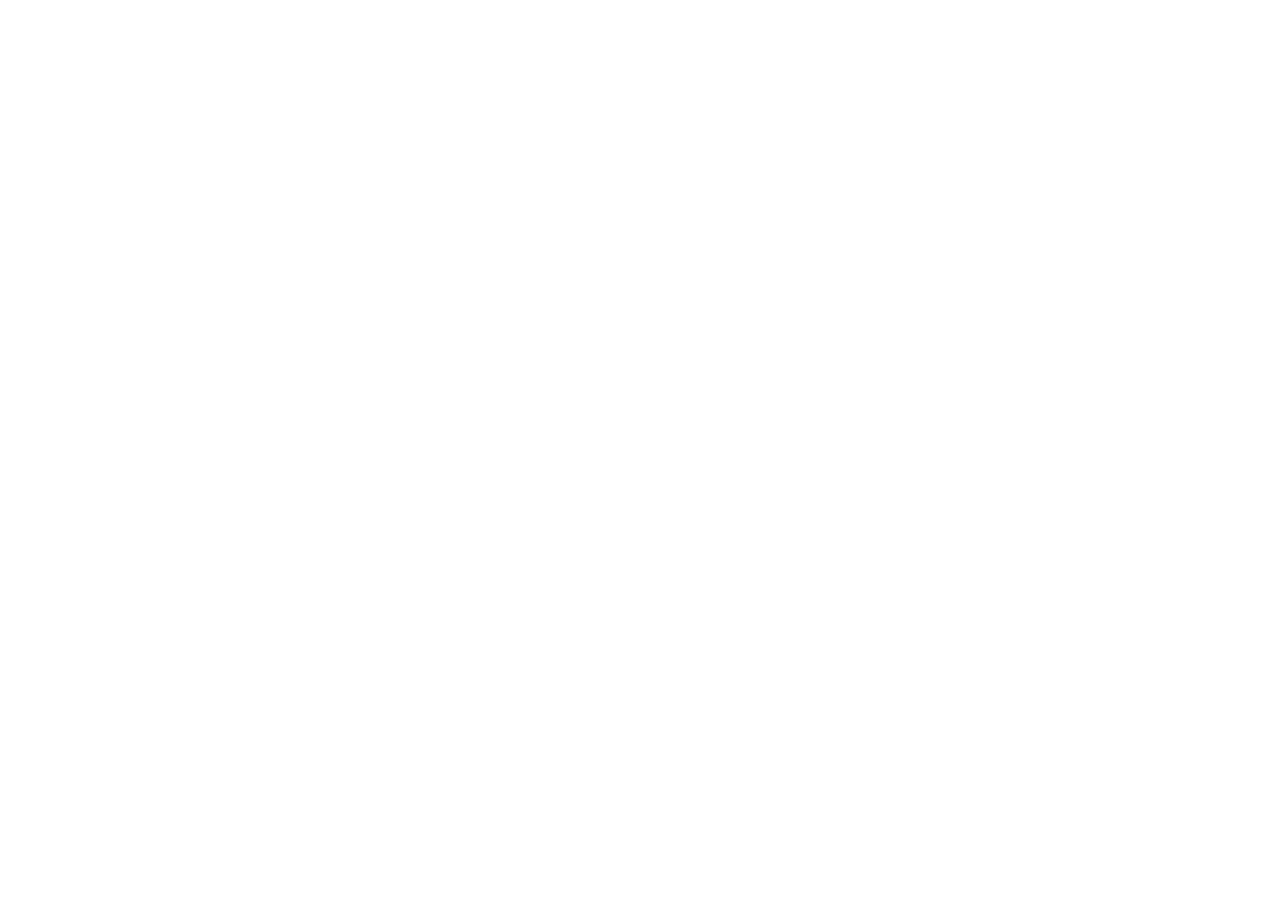
==== FrontEnd/login.html @ 192699eb "Mise en place de la base html" ====
<!DOCTYPE html>
<html lang="fr">
<head>
    <meta charset="UTF-8">
    <meta name="viewport" content="width=device-width, initial-scale=1.0">
    <title>Sophie Bluel - Architecte d'intérieur - login</title>
    <link rel="preconnect" href="https://fonts.googleapis.com">
	<link rel="preconnect" href="https://fonts.gstatic.com" crossorigin>
	<link href="https://fonts.googleapis.com/css2?family=Syne:wght@700;800&family=Work+Sans&display=swap" rel="stylesheet">
	<meta name="description" content="">
	<link rel="stylesheet" href="./assets/style.css">
	<script type="module" src="script.js"></script>
</head>
<body>
    
</body>
</html>
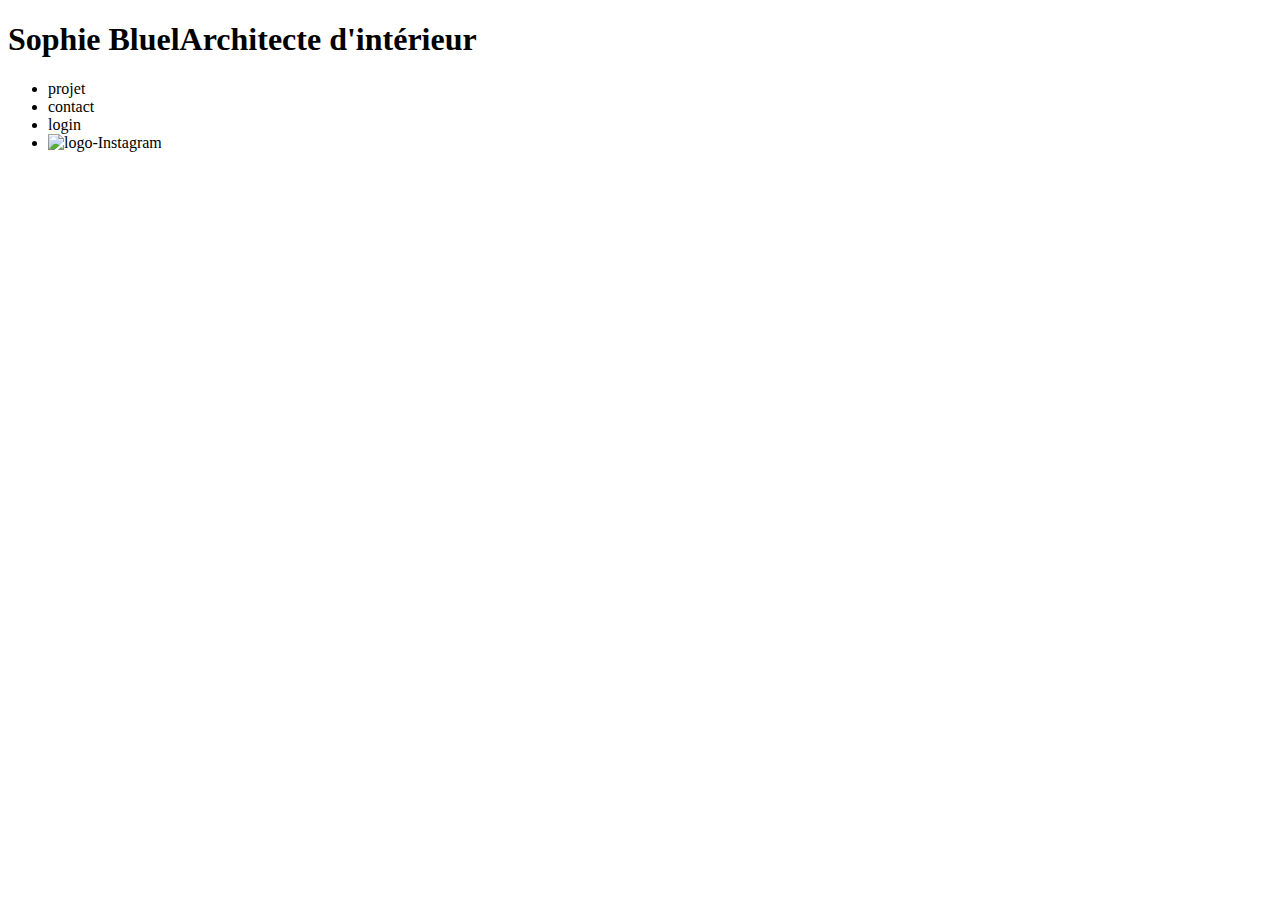
==== commit adefcf8a: "Modification des liens scripts" ====
--- a/FrontEnd/login.html
+++ b/FrontEnd/login.html
@@ -9,7 +9,7 @@
 	<link href="https://fonts.googleapis.com/css2?family=Syne:wght@700;800&family=Work+Sans&display=swap" rel="stylesheet">
 	<meta name="description" content="">
 	<link rel="stylesheet" href="./assets/style.css">
-	<script type="module" src="script.js"></script>
+    <script type="module" src="login.js"></script>
 </head>
 <body>
     
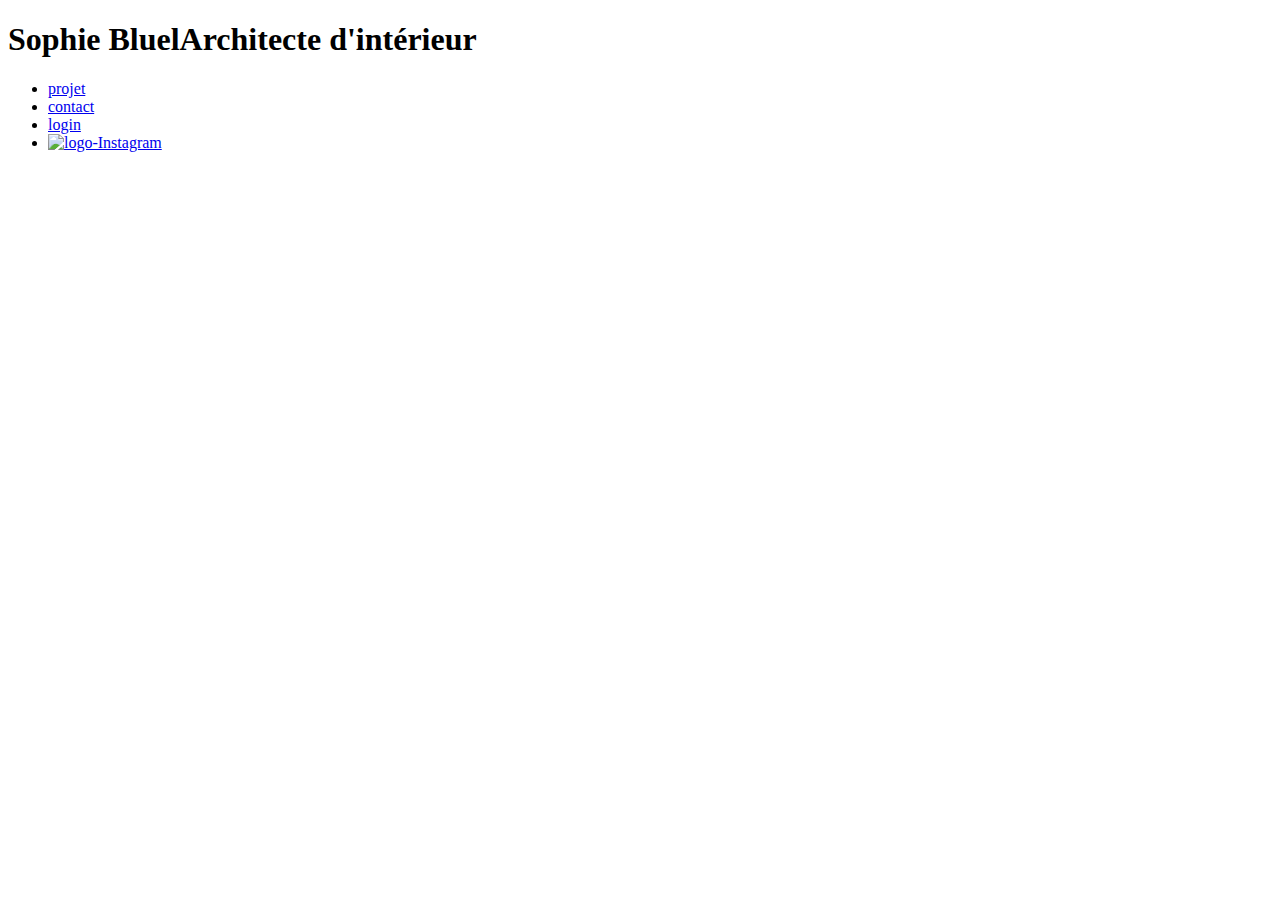
==== commit 5b439faa: "2eme version title head" ====
--- a/FrontEnd/login.html
+++ b/FrontEnd/login.html
@@ -3,7 +3,7 @@
 <head>
     <meta charset="UTF-8">
     <meta name="viewport" content="width=device-width, initial-scale=1.0">
-    <title>Sophie Bluel - Architecte d'intérieur - login</title>
+    <title>Log In - Sophie Bluel - Architecte d'intérieur</title>
     <link rel="preconnect" href="https://fonts.googleapis.com">
 	<link rel="preconnect" href="https://fonts.gstatic.com" crossorigin>
 	<link href="https://fonts.googleapis.com/css2?family=Syne:wght@700;800&family=Work+Sans&display=swap" rel="stylesheet">
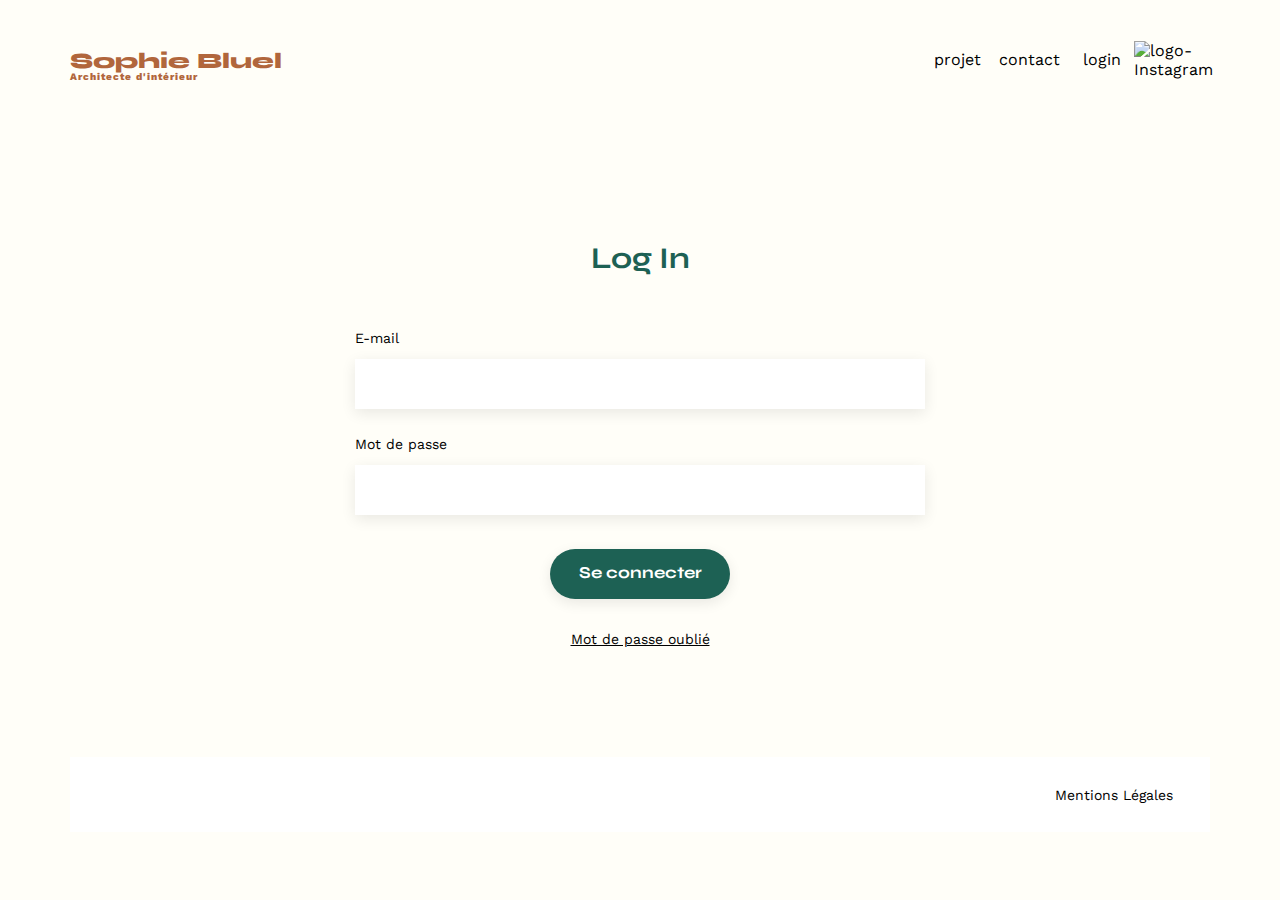
==== commit b3173b26: "liaison avec login.css" ====
--- a/FrontEnd/login.html
+++ b/FrontEnd/login.html
@@ -8,7 +8,7 @@
 	<link rel="preconnect" href="https://fonts.gstatic.com" crossorigin>
 	<link href="https://fonts.googleapis.com/css2?family=Syne:wght@700;800&family=Work+Sans&display=swap" rel="stylesheet">
 	<meta name="description" content="">
-	<link rel="stylesheet" href="./assets/style.css">
+	<link rel="stylesheet" href="./assets/login.css">
     <script type="module" src="login.js"></script>
 </head>
 <body>
--- a/FrontEnd/assets/login.css
+++ b/FrontEnd/assets/login.css
@@ -0,0 +1,151 @@
+/* http://meyerweb.com/eric/tools/css/reset/
+   v2.0 | 20110126
+   License: none (public domain)
+*/
+
+*{
+	margin: 0;
+	padding: 0;
+	border: 0;
+	font: inherit;
+	vertical-align: baseline;
+}
+body {
+    display: flex;
+    flex-direction: column;
+    justify-content: space-between;
+	background: #FFFEF8;
+	line-height: 1;
+    width: 90rem;
+    height: 52rem;
+    max-width: 1140px;
+	margin:auto;
+	font-family: 'Work Sans' ;
+	font-size: 14px;
+}
+ol, ul {
+	list-style: none;
+}
+blockquote, q {
+	quotes: none;
+}
+blockquote:before, blockquote:after,
+q:before, q:after {
+	content: '';
+	content: none;
+}
+
+header {
+	display: flex;
+	justify-content: space-between;
+	margin: 50px 0
+}
+nav ul {
+	display: flex;
+	align-items: center;
+	list-style-type: none;
+
+}
+nav li {
+	display: flex;
+	width: 3.4375rem;
+	height: 1.1875rem;
+	padding: 0rem 0.5625rem 0rem 0.5rem;
+	justify-content: center;
+	align-items: center;
+}
+
+nav a{
+	color: #000;
+	font-family: "Work Sans";
+	font-size: 1rem;
+	line-height: normal;
+	text-decoration: none;
+}
+
+nav img{
+	width: 1.375rem;
+	height: 1.375rem;
+}
+
+nav a:hover {
+	font-weight: bold;
+}
+h1{
+	display: flex;
+	flex-direction: column;
+	font-family: 'Syne';
+	font-size: 22px;
+	font-weight: 800;
+	color: #B1663C
+}
+
+h1 > span {
+	font-family: 'Work Sans';
+	font-size:10px;
+	letter-spacing: 0.1em;
+;
+}
+
+h2{
+	font-family: 'Syne';
+	font-weight: 700;
+	font-size: 30px;
+	color: #1D6154
+}
+
+#login{
+	width: 50%;
+    margin: auto;
+}
+#login > *{
+	text-align: center;
+}
+#contact h2, #login h2{
+	margin-bottom: 20px;
+}
+
+#login form{
+	text-align: left;
+	margin-top:30px;
+	display: flex;
+	flex-direction: column;
+}
+
+#login input{
+	height: 50px;
+	font-size: 1.2em;
+	border: none;
+	box-shadow: 0px 4px 14px rgba(0, 0, 0, 0.09);
+}
+
+#login label{
+	margin: 2em 0 1em 0;
+}
+
+input[type="submit"]{
+	font-family: 'Syne';
+	font-weight: 700;
+	color: white;
+	background-color: #1D6154;
+	margin : 2em auto ;
+	width: 180px;
+	text-align: center;
+	border-radius: 60px ;
+}
+
+#login a{
+	text-align: center;
+	color: black;
+}
+
+footer{
+	background-color: white;
+    padding: 0;
+}
+footer nav ul li{
+	justify-content: flex-end;
+	margin: 2em;
+	width: 100%;
+}
+
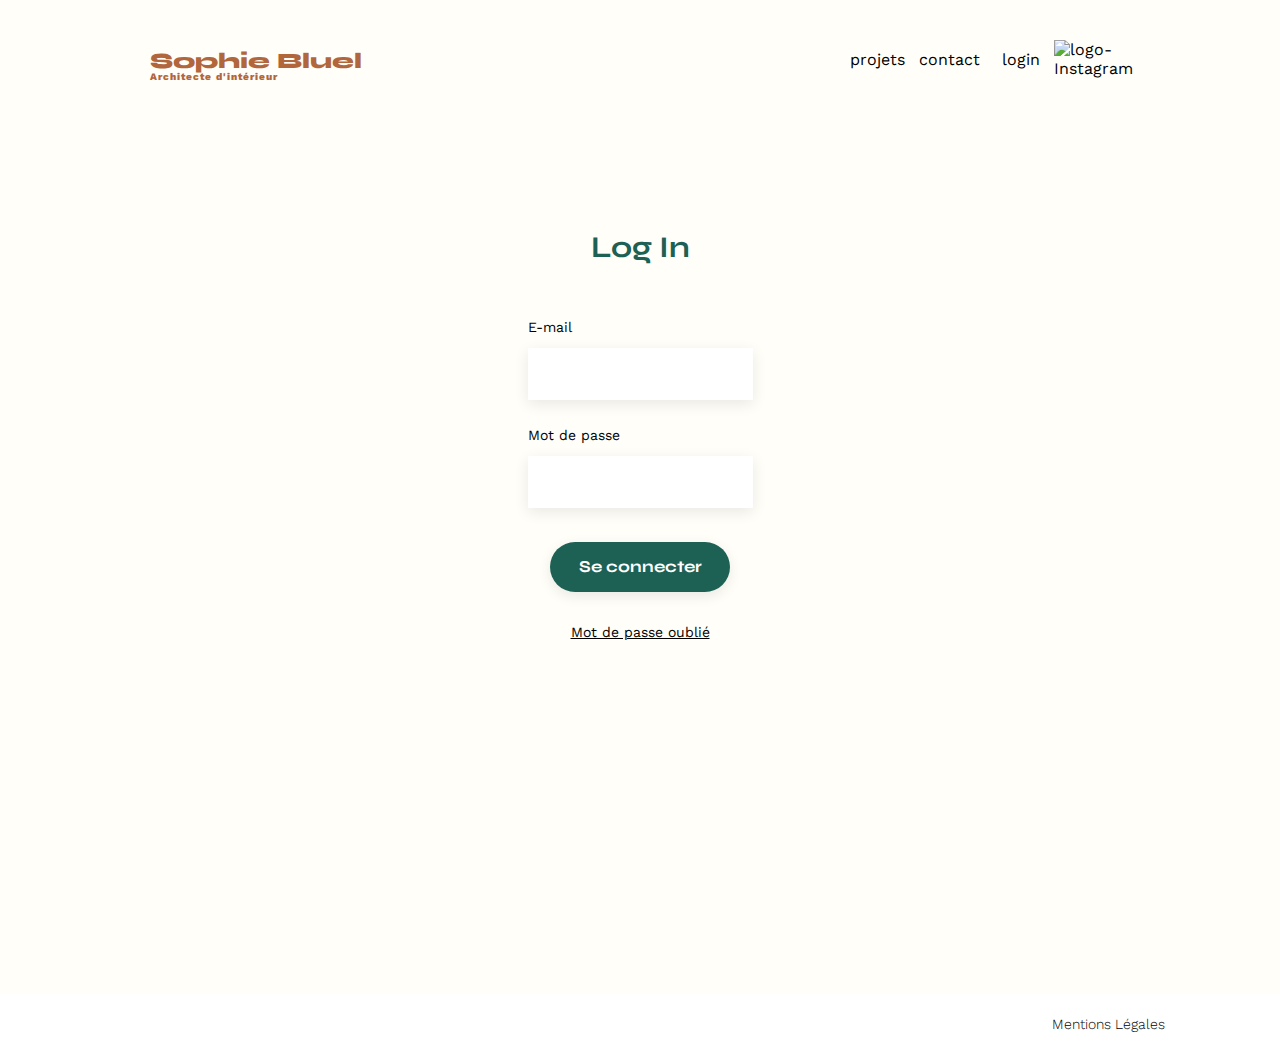
==== commit f63cd412: "Maj lien script login" ====
--- a/FrontEnd/login.html
+++ b/FrontEnd/login.html
@@ -9,7 +9,7 @@
 	<link href="https://fonts.googleapis.com/css2?family=Syne:wght@700;800&family=Work+Sans&display=swap" rel="stylesheet">
 	<meta name="description" content="">
 	<link rel="stylesheet" href="./assets/login.css">
-    <script type="module" src="login.js"></script>
+    <script type="module" src="scripts/login.js"></script>
 </head>
 <body>
     
--- a/FrontEnd/assets/login.css
+++ b/FrontEnd/assets/login.css
@@ -2,11 +2,23 @@
    v2.0 | 20110126
    License: none (public domain)
 */
-
-*{
+html, body, div, span, applet, object, iframe,
+h1, h2, h3, h4, h5, h6, p, blockquote, pre,
+a, abbr, acronym, address, big, cite, code,
+del, dfn, em, img, ins, kbd, q, s, samp,
+small, strike, strong, sub, sup, tt, var,
+b, u, i, center,
+dl, dt, dd, ol, ul, li,
+fieldset, form, label, legend,
+table, caption, tbody, tfoot, thead, tr, th, td,
+article, aside, canvas, details, embed,
+figure, figcaption, footer, header, hgroup,
+menu, nav, output, ruby, section, summary,
+time, mark, audio, video {
 	margin: 0;
 	padding: 0;
 	border: 0;
+	font-size: 100%;
 	font: inherit;
 	vertical-align: baseline;
 }
@@ -16,12 +28,10 @@
     justify-content: space-between;
 	background: #FFFEF8;
 	line-height: 1;
-    width: 90rem;
-    height: 52rem;
-    max-width: 1140px;
-	margin:auto;
+	height: 64rem;
 	font-family: 'Work Sans' ;
 	font-size: 14px;
+	max-width: 1440px;
 }
 ol, ul {
 	list-style: none;
@@ -38,7 +48,7 @@
 header {
 	display: flex;
 	justify-content: space-between;
-	margin: 50px 0
+	margin: 3.12rem 9.38rem 9.38rem 9.38rem;
 }
 nav ul {
 	display: flex;
@@ -86,7 +96,10 @@
 	letter-spacing: 0.1em;
 ;
 }
-
+main{
+	max-width: 1140px;
+	margin: auto;
+}
 h2{
 	font-family: 'Syne';
 	font-weight: 700;
@@ -94,10 +107,6 @@
 	color: #1D6154
 }
 
-#login{
-	width: 50%;
-    margin: auto;
-}
 #login > *{
 	text-align: center;
 }
@@ -132,6 +141,7 @@
 	width: 180px;
 	text-align: center;
 	border-radius: 60px ;
+	cursor: pointer;
 }
 
 #login a{
@@ -140,12 +150,86 @@
 }
 
 footer{
+	display: flex;
+	justify-content: end;
 	background-color: white;
     padding: 0;
+	margin-top: 22.19rem;
+}
+footer nav ul{
+	height: 3.75rem;
+	flex-shrink: 0;	
+	color: #000;
+	font-family: "Work Sans";
+	font-size: 0.875rem;
+	font-style: normal;
+	font-weight: 300;
+	line-height: normal;
+	margin-right: 6.64rem;
 }
 footer nav ul li{
-	justify-content: flex-end;
-	margin: 2em;
 	width: 100%;
 }
 
+.overlay{
+	position: fixed;
+	top: 0;
+	left: 0;
+	width: 100%;
+	height: 100%;
+	background-color: rgba(0, 0, 0, 0.30);
+}
+
+.alertLogin{
+	position: absolute;
+	top: 50%;
+	left: 50%;
+	transform: translate(-50%, -50%);
+	width: 50rem;
+	height: 10rem;
+	padding-bottom: 2rem;
+	border-radius: 0.625rem;
+	background-color: white;
+	display: flex;
+	flex-direction: column;
+	align-items: center;
+	justify-content: center;
+}
+
+.alertLoginMsg{
+	display: flex;
+	align-items: center;
+	height: 50%;
+	color: red;
+	text-align: center;
+	font-family: "Work Sans";
+	font-size: 1.625rem;
+	font-style: normal;
+	font-weight: 400;
+	line-height: normal;
+}
+
+.alertLoginMsgValide{
+	display: flex;
+	align-items: center;
+	height: 50%;
+	color: green;
+	text-align: center;
+	font-family: "Work Sans";
+	font-size: 1.625rem;
+	font-style: normal;
+	font-weight: 400;
+	line-height: normal;
+}
+
+.btn-alert{
+	font-family: 'Syne';
+	font-weight: 700;
+	color: white;
+	background-color: #1D6154;
+	width: 180px;
+	height: 30%;
+	text-align: center;
+	border-radius: 60px ;
+	cursor: pointer;
+}